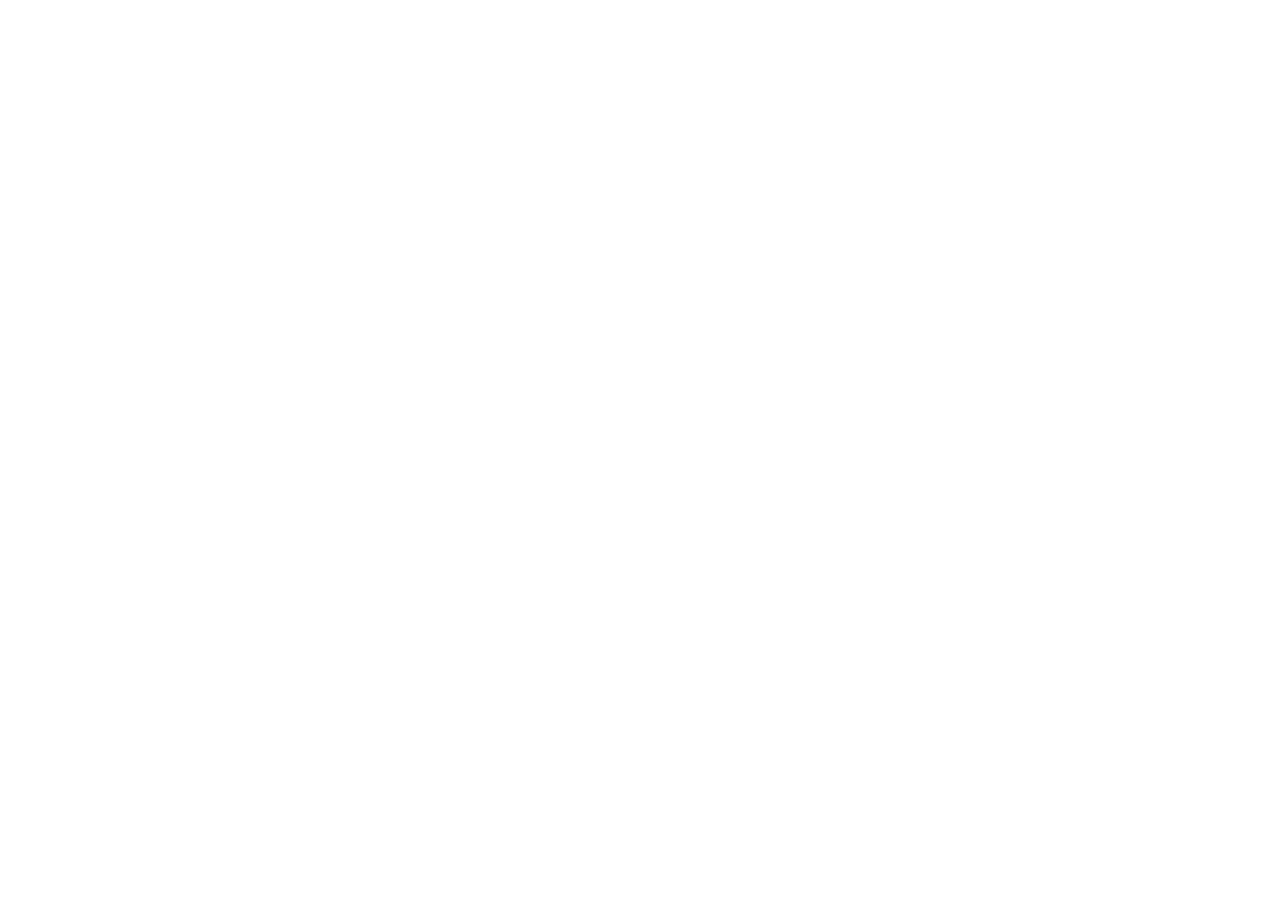
==== index2.html @ 60bd4f63 "work" ====
<!DOCTYPE html>
<html lang="en">
<head>
    <meta charset="UTF-8">
    <meta name="viewport" content="width=device-width, initial-scale=1.0">
    <meta http-equiv="X-UA-Compatible" content="ie=edge">
    <link rel="stylesheet" href="style2.css" type="text/css" />
    <title>Document</title>
</head>
<body>
    
</body>
</html>
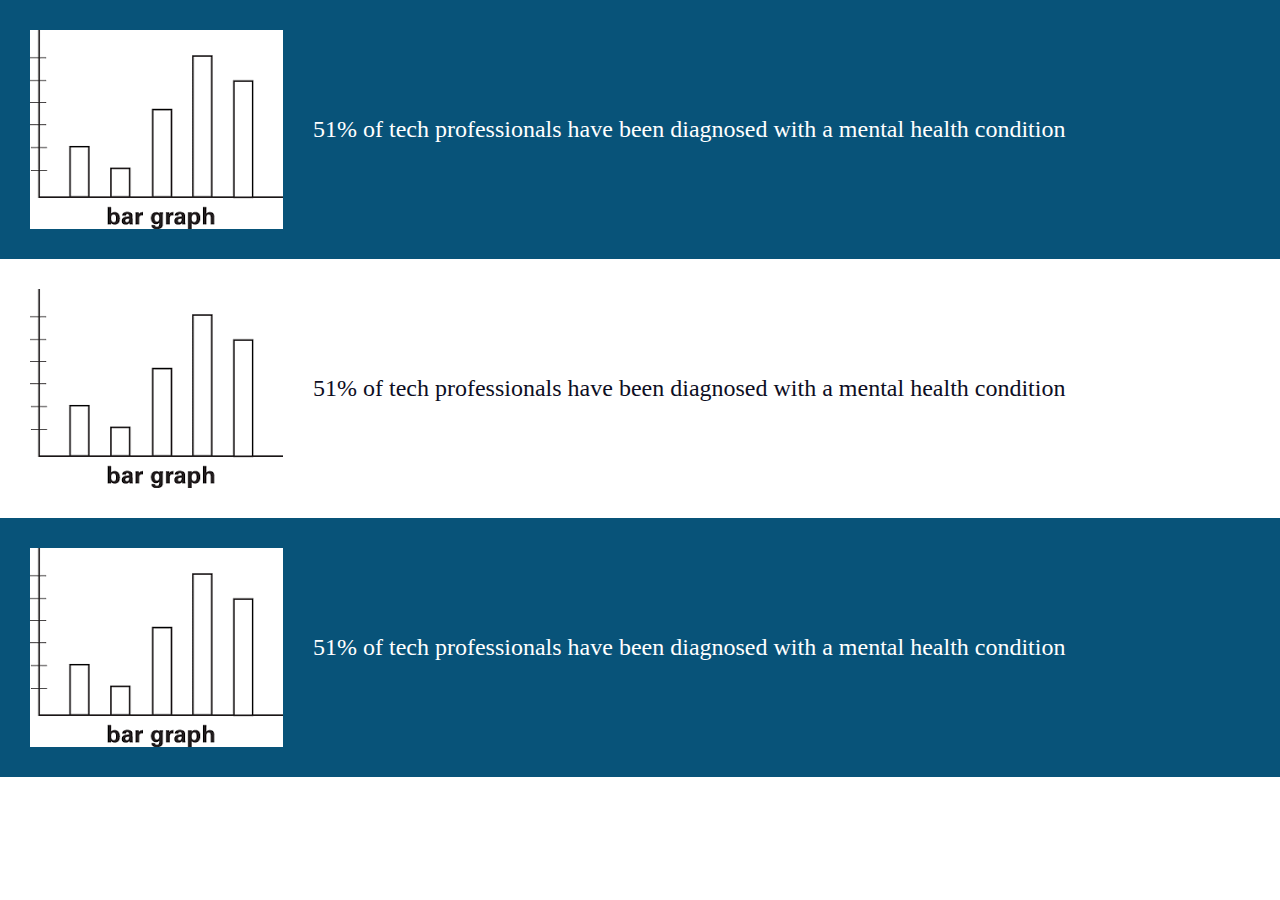
==== commit 33603757: "mvp for second page" ====
--- a/index2.html
+++ b/index2.html
@@ -9,5 +9,17 @@
 </head>
 <body>
     
+    <div class="info-container"> 
+    <img src="images/bar_graph.png">
+    <p>51% of tech professionals have been diagnosed with a mental health condition</p>
+    </div>
+    <div class="info-container" id="white"> 
+        <img src="images/bar_graph.png">
+        <p id ="blue-text">51% of tech professionals have been diagnosed with a mental health condition</p>
+        </div>
+    <div class="info-container"> 
+            <img src="images/bar_graph.png">
+            <p>51% of tech professionals have been diagnosed with a mental health condition</p>
+    </div>
 </body>
 </html>--- a/style2.css
+++ b/style2.css
@@ -0,0 +1,24 @@
+        body {
+            margin: 0;
+            padding: 0;
+        }
+        .info-container {
+            background-color: #085379;
+            display: flex;
+        }
+        #white {
+            background-color: white;
+        }
+        p {
+            color: white;
+            align-self: center;
+            font-size: 24px;
+            text-align: center;
+        }
+        #blue-text {
+            color: #0D0E23
+        }
+        img {
+            height: 80%;
+            padding: 30px;
+        }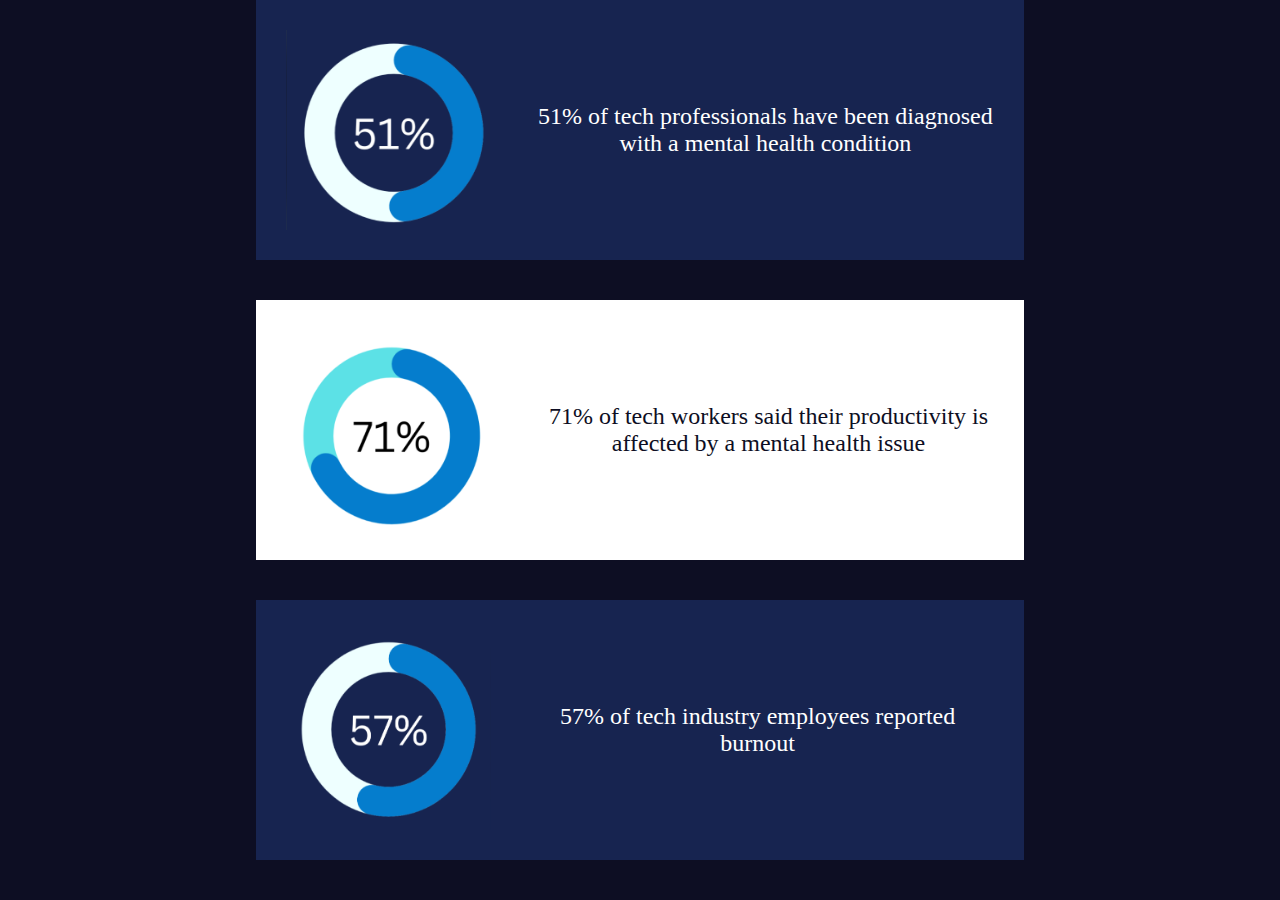
==== commit 73417a8c: "turned the graphs into circle charts" ====
--- a/index2.html
+++ b/index2.html
@@ -1,5 +1,6 @@
 <!DOCTYPE html>
 <html lang="en">
+
 <head>
     <meta charset="UTF-8">
     <meta name="viewport" content="width=device-width, initial-scale=1.0">
@@ -7,19 +8,22 @@
     <link rel="stylesheet" href="style2.css" type="text/css" />
     <title>Document</title>
 </head>
+
 <body>
-    
-    <div class="info-container"> 
-    <img src="images/bar_graph.png">
-    <p>51% of tech professionals have been diagnosed with a mental health condition</p>
+    <!--<img id= "mh" src="mh1.5.jpg">-->
+
+    <div class="info-container">
+        <img src="images/51m.png">
+        <p>51% of tech professionals have been diagnosed with a mental health condition</p>
     </div>
-    <div class="info-container" id="white"> 
-        <img src="images/bar_graph.png">
-        <p id ="blue-text">51% of tech professionals have been diagnosed with a mental health condition</p>
-        </div>
-    <div class="info-container"> 
-            <img src="images/bar_graph.png">
-            <p>51% of tech professionals have been diagnosed with a mental health condition</p>
+    <div class="info-container" id="white">
+        <img src="images/71m.png">
+        <p id="blue-text">71% of tech workers said their productivity is affected by a mental health issue</p>
+    </div>
+    <div class="info-container">
+        <img src="images/57m.png">
+        <p>57% of tech industry employees reported burnout</p>
     </div>
 </body>
-</html>+
+</html>
--- a/style2.css
+++ b/style2.css
@@ -1,10 +1,18 @@
         body {
             margin: 0;
             padding: 0;
+           background-color: rgb(13,14,35);
+            display: flex;
+            flex-direction: column;
+            align-items: center;
+            gap: 40px;
+            
         }
         .info-container {
-            background-color: #085379;
+            background-color: rgb(23,36,80);
             display: flex;
+            width: 60%
+            
         }
         #white {
             background-color: white;
@@ -14,11 +22,21 @@
             align-self: center;
             font-size: 24px;
             text-align: center;
+            padding-right: 30px;
         }
         #blue-text {
-            color: #0D0E23
+            color: #0d0e23;
         }
         img {
-            height: 80%;
+            height: 200px;
             padding: 30px;
+        }
+        #mh {
+            width: 1024px;
+        }
+        
+        @media (max-width: 501px){
+            .info-container {
+             flex-direction: column
+            }
         }